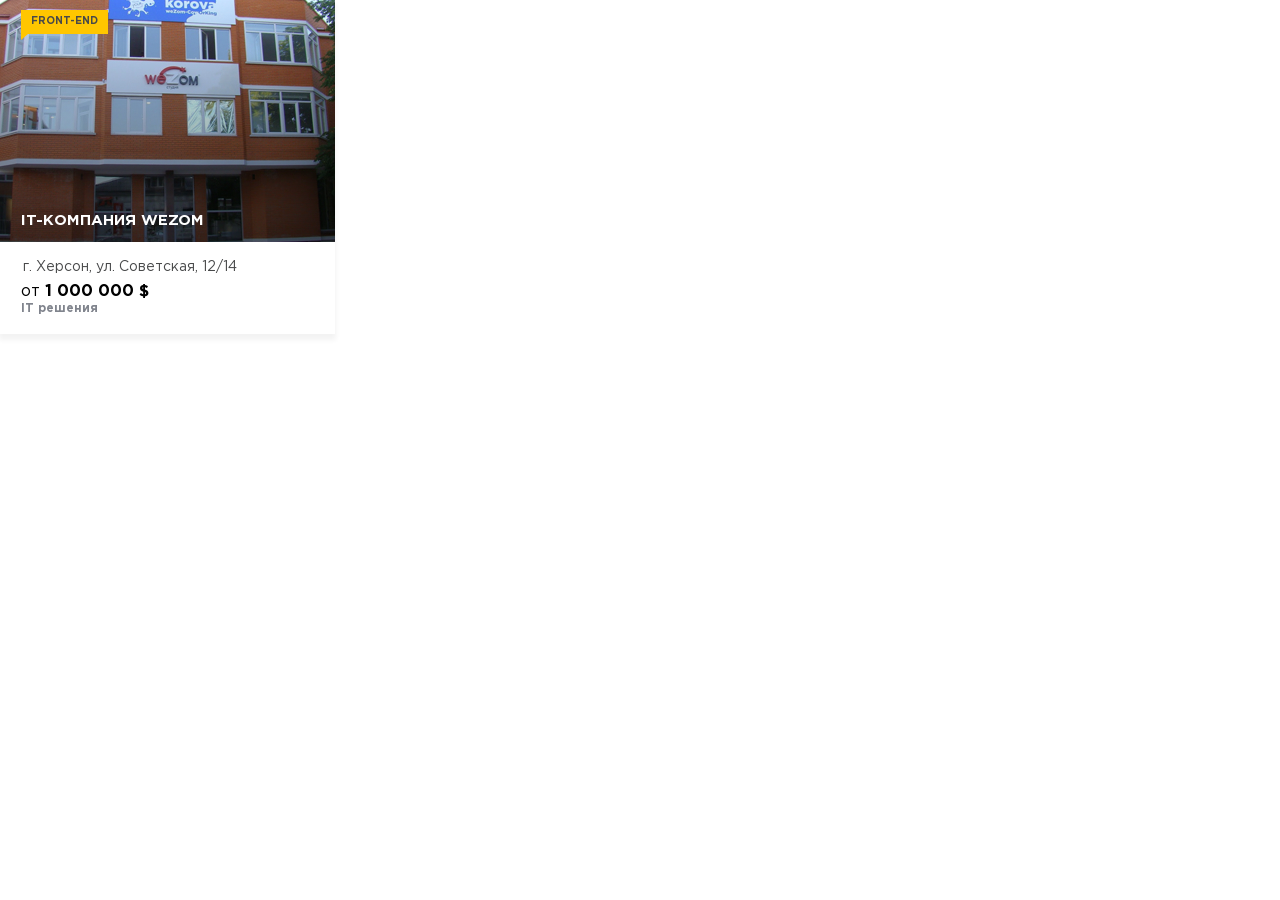
==== wz_test/index.html @ aef9f249 "init" ====
<!DOCTYPE html>
<html lang="ru">

<head>
    <meta charset="UTF-8">
    <meta name="viewport" content="width=device-width, initial-scale=1.0">
    <title>Card</title>
    <link rel="stylesheet" href="./css/reset.css">
    <link rel="stylesheet" href="./css/main.css">
</head>

<body>
    <div class="card">
        <div class="card__thumb">
            <div class="card__thumb__container">
                <span class="label label_yellow">Front-end</span>
                <a href="/">
                    <h2 class="card__title">IT-Компания Wezom</h2>
                </a>
            </div>
            <img src="./img/wezom_office.jpg" alt="">
        </div>
        <div class="card__description">
            <div class="card__adress">г. Херсон, ул. Советская, 12/14</div>
            <div class="card__row">
                <div class="card__scolar">от <strong>1 000 000 $</strong></div><span class="card__category">IT решения</span>
            </div>
        </div>
    </div>
</body>

</html>
---- wz_test/css/main.css ----
@import url('./fonts/gothamPro.css');

body {
    font-family: 'Gotham Pro', sans-serif;
}
a {
    text-decoration: none;
}
strong {
    font-weight: 700;
}
.card {
    width: 335px;
    box-shadow: 0 5px 5px 1px rgba(23, 24, 25, 0.05);
    background-color: #ffffff;
}
.card__thumb {
    height: 242px;
    position: relative;
}
.card__thumb img {
    width: 100%;
    height: 100%;
    object-fit: cover;
    object-position: 50% 50%;
}
.card__thumb__container {
    padding: 10px 21px 14px 21px;
    width: 100%;
    height: 100%;
    position: absolute;
    display: flex;
    flex-direction: column;
    justify-content: space-between;
    align-items: flex-start;
    background: linear-gradient(0deg, rgba(0,0,0,.5) 0%, rgba(0,0,0,0) 100%);
}
.card__title {
    color: #ffffff;
    font-size: 15px;
    font-weight: 700;
    text-transform: uppercase;
}
.card__description {
    padding: 18px 21px;
}
.card__adress {
    color: #48494a;
    padding-left: 2px;
    font-size: 14px;
    font-weight: 400;
    margin-bottom: 10px;
}
.card__price {
    display: inline-block;
    color: #161617;
    font-size: 18px;
    background-color: #fffbd7;
    padding: 9px 17px 6px 5px;
    margin-right: 6px;
}
.card__category {
    color: #80848d;
    font-size: 12px;
    font-weight: 700;
}
.label {
    display: inline-block;
    position: relative;
    color: #48494a;
    padding: 7px 10px;
    font-size: 10px;
    font-weight: 700;
    text-transform: uppercase;
    background-color: #fff;
}
.label:before {
    content: ' ';
    position: absolute;
    left: 0;
    bottom: -6px;
    width: 0;
    height: 0;
    border-left: 7px solid #fff;
    border-top: 6px solid transparent;
    border-bottom: 6px solid transparent;
}
.label_yellow {
    background-color: #ffc600;
}
.label_yellow:before {
    border-color: transparent transparent transparent #ffc600;
}
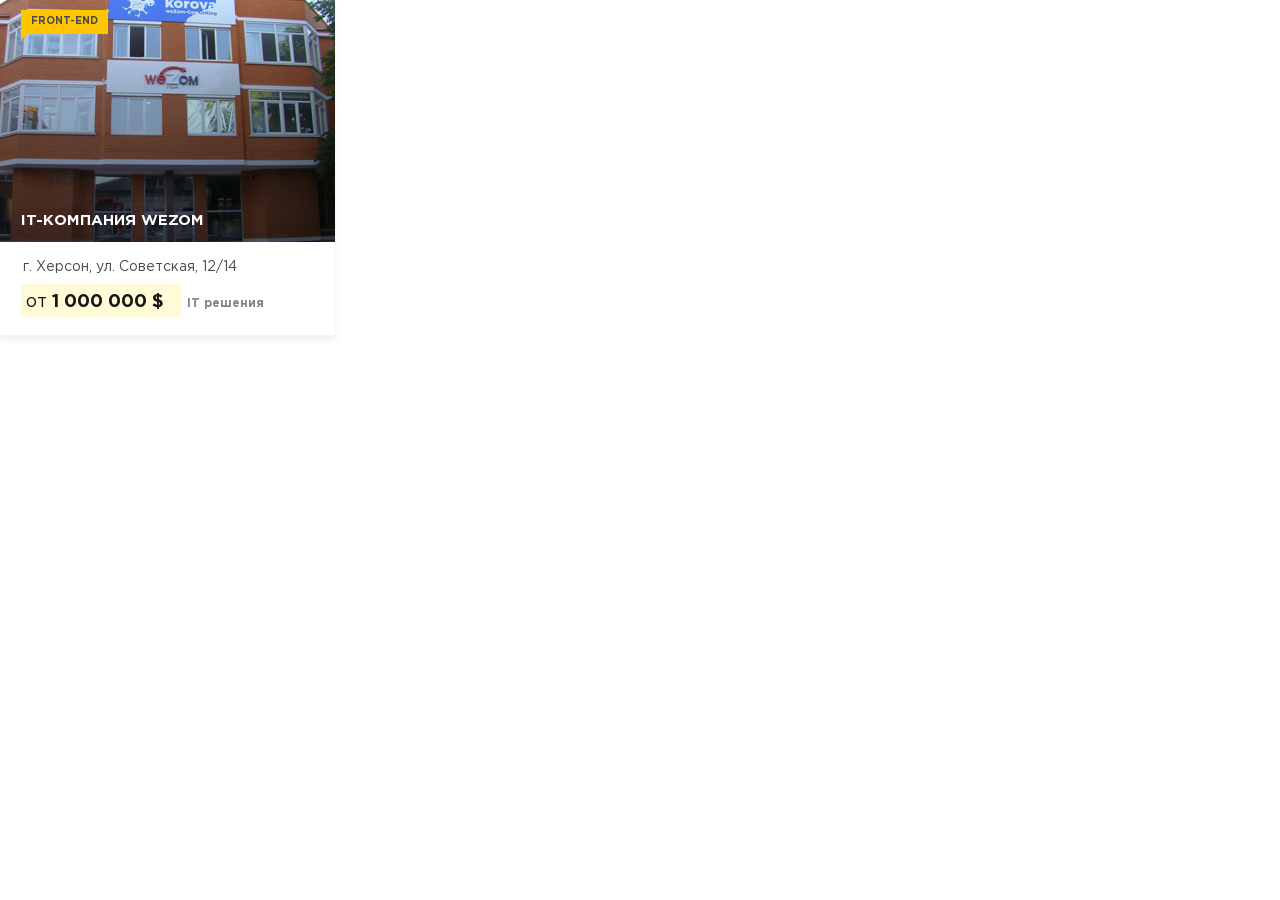
==== commit 1da9b3b1: "." ====
--- a/wz_test/index.html
+++ b/wz_test/index.html
@@ -23,7 +23,7 @@
         <div class="card__description">
             <div class="card__adress">г. Херсон, ул. Советская, 12/14</div>
             <div class="card__row">
-                <div class="card__scolar">от <strong>1 000 000 $</strong></div><span class="card__category">IT решения</span>
+                <div class="card__price">от <strong>1 000 000 $</strong></div><span class="card__category">IT решения</span>
             </div>
         </div>
     </div>
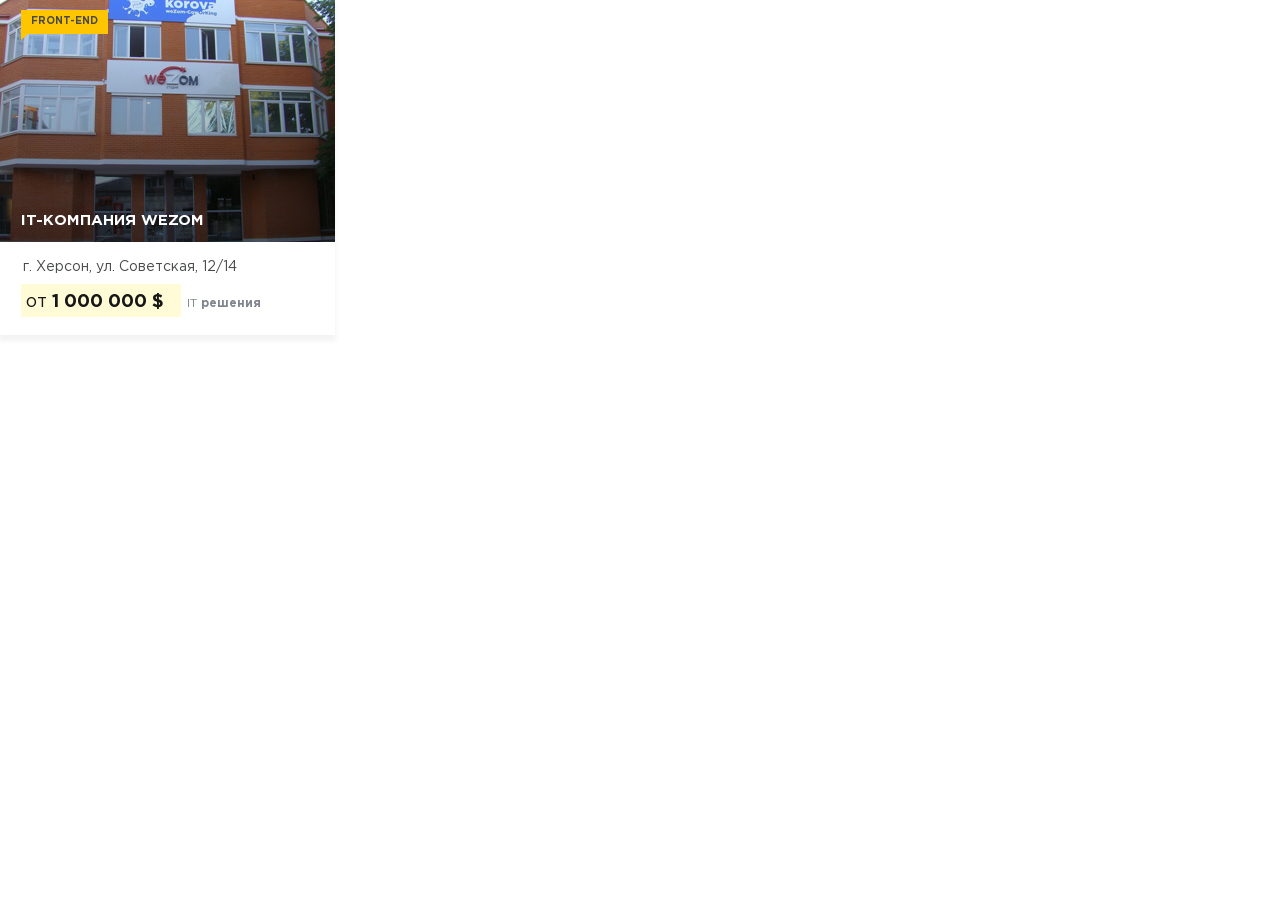
==== commit e87dc4f4: "fix" ====
--- a/wz_test/index.html
+++ b/wz_test/index.html
@@ -23,7 +23,7 @@
         <div class="card__description">
             <div class="card__adress">г. Херсон, ул. Советская, 12/14</div>
             <div class="card__row">
-                <div class="card__price">от <strong>1 000 000 $</strong></div><span class="card__category">IT решения</span>
+                <div class="card__price">от <strong>1 000 000 $</strong></div><span class="card__category">IT <strong>решения</strong></span>
             </div>
         </div>
     </div>
--- a/wz_test/css/main.css
+++ b/wz_test/css/main.css
@@ -62,7 +62,6 @@
 .card__category {
     color: #80848d;
     font-size: 12px;
-    font-weight: 700;
 }
 .label {
     display: inline-block;
